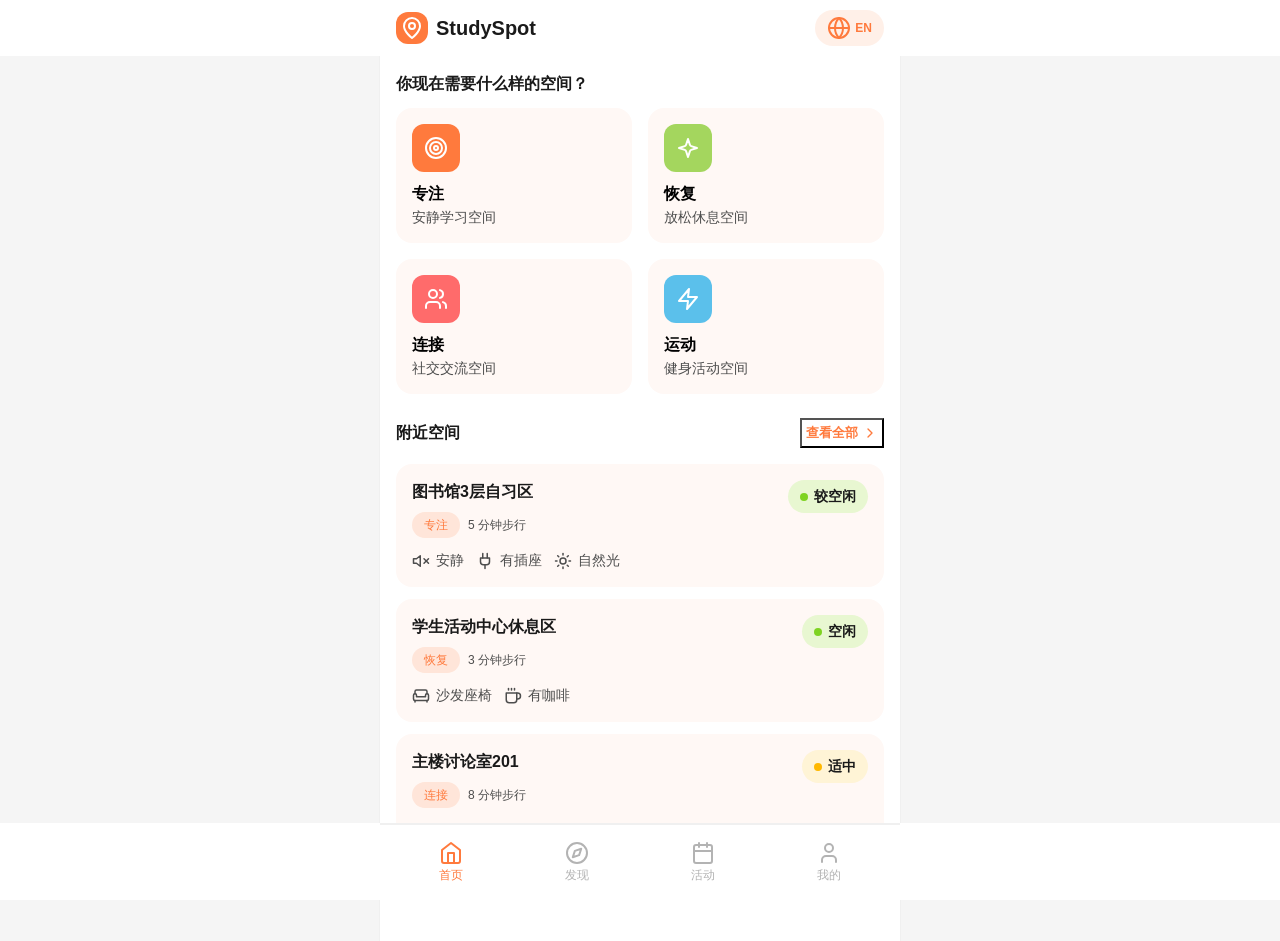
==== index.html @ 78eba954 "Build StudySpot web + mobile PWA (Energetic design) Vanilla JS SPA with hash routing, bilingual i18n" ====
<!DOCTYPE html>
<html lang="zh-CN">
<head>
  <meta charset="UTF-8" />
  <meta name="viewport" content="width=device-width, initial-scale=1.0, viewport-fit=cover" />
  <meta name="theme-color" content="#FF7A3D" />
  <meta name="description" content="StudySpot — 校园空间与学生福祉导航平台 / Campus space & wellbeing navigation" />
  <link rel="manifest" href="manifest.webmanifest" />
  <link rel="icon" type="image/svg+xml" href="icons/app-icon.svg" />
  <link rel="apple-touch-icon" href="icons/app-icon.svg" />
  <meta name="apple-mobile-web-app-capable" content="yes" />
  <meta name="apple-mobile-web-app-status-bar-style" content="default" />
  <title>StudySpot</title>
  <link rel="stylesheet" href="css/styles.css" />
</head>
<body>
  <!-- Top app bar -->
  <div class="app-header-wrap">
    <div class="status-bar"></div>
    <header class="app-header" id="app-header">
      <!-- Header content injected by router -->
    </header>
  </div>

  <!-- Scrollable main content -->
  <main class="app-main" id="app-main"></main>

  <!-- Bottom navigation -->
  <div class="bottom-bar-wrap">
    <nav class="bottom-nav" id="bottom-nav" aria-label="主导航"></nav>
    <div class="status-bar"></div>
  </div>

  <!-- Toast -->
  <div class="toast" id="toast" role="status" aria-live="polite"></div>

  <script src="js/icons.js"></script>
  <script src="js/data.js"></script>
  <script src="js/views.js"></script>
  <script src="js/app.js"></script>
  <script>
    if ('serviceWorker' in navigator) {
      window.addEventListener('load', function () {
        navigator.serviceWorker.register('sw.js').catch(function () {});
      });
    }
  </script>
</body>
</html>
---- css/styles.css ----
/* ==========================================================================
   StudySpot — Energetic design system
   Vibrant flat design · tangerine / lime / coral / sky · zero shadows
   Reference: paraflow/Style Guide/studyspot_energetic.style-guide.md
   ========================================================================== */

/* --- Design tokens ------------------------------------------------------ */
:root {
  /* Primary (bright tangerine) */
  --primary-base: #FF7A3D;
  --primary-lighter: #FF9966;
  --primary-darker: #E6590A;

  /* Backgrounds */
  --bg-page: #FFFFFF;
  --bg-container-primary: #FFF8F5;   /* subtle warm tint for cards */
  --bg-container-secondary: #F5F5F5; /* neutral gray for secondary */
  --bg-container-inset: #FFF0E8;     /* input fields */
  --bg-container-inset-strong: #FFE5D9; /* active input states */

  /* Text */
  --text-primary: #1A1A1A;
  --text-secondary: #4D4D4D;
  --text-tertiary: #808080;
  --text-quaternary: #B3B3B3;
  --text-on-dark: #FFFFFF;

  /* Functional */
  --success: #7ED321;
  --success-light: #E8F7D1;
  --error: #FF4D4D;
  --error-light: #FFE0E0;
  --warning: #FFB800;
  --warning-light: #FFF4D6;
  --function: #4A90E2;
  --function-light: #D6EBFF;

  /* Accents */
  --accent-lime: #A4D65E;
  --accent-coral: #FF6B6B;
  --accent-sky: #5BC0EB;

  /* Borders & dividers */
  --border-default: #E0E0E0;
  --border-divider: #F0F0F0;

  /* Radius */
  --radius-sm: 8px;
  --radius-md: 12px;
  --radius-lg: 16px;
  --radius-full: 999px;

  /* Spacing (4px base) */
  --sp-tight: 8px;
  --sp-compact: 12px;
  --sp-standard: 16px;
  --sp-spacious: 24px;

  /* Layout */
  --header-height: 56px;
  --bottom-nav-height: 68px;
  --font-base: -apple-system, BlinkMacSystemFont, "Segoe UI", Roboto,
    "Helvetica Neue", Arial, "PingFang SC", "Hiragino Sans GB",
    "Microsoft YaHei", sans-serif;
}

/* --- Reset & base ------------------------------------------------------- */
*,
*::before,
*::after { box-sizing: border-box; }

html { -webkit-text-size-adjust: 100%; }

body {
  margin: 0;
  background: var(--bg-page);
  color: var(--text-primary);
  font-family: var(--font-base);
  font-size: 16px;
  line-height: 1.5;
  -webkit-font-smoothing: antialiased;
  overscroll-behavior-y: none;
}

/* App frame: mobile-first, centered column on wide screens */

h1, h2, h3, h4, p { margin: 0; }
a { color: inherit; text-decoration: none; }
button { font-family: inherit; cursor: pointer; }
img { max-width: 100%; display: block; }

:focus-visible {
  outline: 2px solid var(--primary-base);
  outline-offset: 2px;
  border-radius: 4px;
}

/* --- Status bar safe area helpers -------------------------------------- */
.status-bar { height: env(safe-area-inset-top, 0px); }
.status-bar-bottom { height: env(safe-area-inset-bottom, 0px); }

/* --- App bar ------------------------------------------------------------ */
.app-header-wrap {
  position: fixed;
  top: 0;
  left: 0;
  right: 0;
  z-index: 30;
  background: var(--bg-page);
}
.app-header {
  max-width: 520px;
  margin: 0 auto;
  height: var(--header-height);
  display: flex;
  align-items: center;
  justify-content: space-between;
  padding: 0 var(--sp-standard);
  gap: var(--sp-tight);
}
.app-main {
  max-width: 520px;
  margin: 0 auto;
  background: var(--bg-page);
  min-height: 100vh;
  padding-top: calc(env(safe-area-inset-top, 0px) + var(--header-height));
  padding-bottom: calc(env(safe-area-inset-bottom, 0px) + var(--bottom-nav-height));
}

/* --- Bottom navigation -------------------------------------------------- */
.bottom-bar-wrap {
  position: fixed;
  bottom: 0;
  left: 0;
  right: 0;
  z-index: 30;
  background: var(--bg-page);
}
.bottom-nav {
  max-width: 520px;
  margin: 0 auto;
  display: flex;
  justify-content: space-around;
  padding: var(--sp-compact) var(--sp-tight);
  border-top: 2px solid var(--border-divider);
}
.bottom-nav .nav-item {
  flex: 1;
  display: flex;
  flex-direction: column;
  align-items: center;
  gap: 2px;
  background: none;
  border: 0;
  padding: 4px 0;
  color: var(--text-quaternary);
  min-height: 48px;
}
.bottom-nav .nav-item.active { color: var(--primary-base); }
.bottom-nav .nav-item .nav-label {
  font-size: 12px;
  font-weight: 500;
}
.bottom-nav .nav-item .nav-icon { display: flex; align-items: center; justify-content: center; width: 24px; height: 24px; }
.bottom-nav .nav-item .nav-icon svg { width: 24px; height: 24px; }

/* --- Typography helpers ------------------------------------------------- */
.display-title { font-size: 30px; font-weight: 700; line-height: 1.3; }
.page-title { font-size: 24px; font-weight: 700; }
.section-title { font-size: 16px; font-weight: 700; }
.card-title { font-size: 16px; font-weight: 700; }
.body-default { font-size: 16px; font-weight: 400; }
.body-small { font-size: 14px; font-weight: 400; }
.caption { font-size: 12px; font-weight: 500; }

.text-primary { color: var(--text-primary); }
.text-secondary { color: var(--text-secondary); }
.text-tertiary { color: var(--text-tertiary); }
.text-quaternary { color: var(--text-quaternary); }
.text-accent { color: var(--primary-base); }

/* --- Layout helpers ----------------------------------------------------- */
.page { padding: var(--sp-standard) 0; }
.page-pad { padding-left: var(--sp-standard); padding-right: var(--sp-standard); }
.section { margin-bottom: var(--sp-spacious); }
.section-head {
  display: flex;
  align-items: center;
  justify-content: space-between;
  margin-bottom: var(--sp-standard);
}
.stack { display: flex; flex-direction: column; }
.stack-gap { gap: var(--sp-compact); }
.row { display: flex; align-items: center; }
.row-between { display: flex; align-items: center; justify-content: space-between; }
.gap-sm { gap: var(--sp-tight); }
.gap-md { gap: var(--sp-compact); }
.grid-2 { display: grid; grid-template-columns: 1fr 1fr; gap: var(--sp-standard); }
.flex-1 { flex: 1; min-width: 0; }
.hidden { display: none !important; }

/* --- Cards -------------------------------------------------------------- */
.card {
  background: var(--bg-container-primary);
  border-radius: var(--radius-lg);
  padding: var(--sp-standard);
}
.card-tap {
  background: var(--bg-container-primary);
  border-radius: var(--radius-lg);
  padding: var(--sp-standard);
  transition: background-color 0.15s ease;
  display: block;
  width: 100%;
  text-align: left;
  border: 0;
}
.card-tap:hover { background: var(--bg-container-inset); }
.card-tap { cursor: pointer; }

.card-head { display: flex; align-items: flex-start; justify-content: space-between; gap: var(--sp-tight); }

/* --- Buttons ------------------------------------------------------------ */
.btn {
  display: inline-flex;
  align-items: center;
  justify-content: center;
  gap: var(--sp-tight);
  border: 0;
  border-radius: var(--radius-md);
  padding: 14px 24px;
  font-weight: 700;
  font-size: 16px;
  transition: background-color 0.15s ease, color 0.15s ease, border-color 0.15s ease;
  line-height: 1.2;
  text-align: center;
}
.btn svg { width: 18px; height: 18px; flex-shrink: 0; }
.btn:disabled { opacity: 0.5; cursor: not-allowed; }

.btn-primary { background: var(--primary-base); color: var(--text-on-dark); }
.btn-primary:hover { background: var(--primary-darker); }

.btn-outline {
  background: var(--bg-page);
  color: var(--primary-base);
  border: 2px solid var(--primary-base);
}
.btn-outline:hover { background: var(--bg-container-primary); }
.btn-outline.active {
  background: var(--primary-base);
  color: var(--text-on-dark);
  border-color: var(--primary-base);
}

.btn-secondary { background: var(--bg-container-secondary); color: var(--text-primary); }
.btn-secondary:hover { background: var(--border-default); }

.btn-text {
  background: none;
  color: var(--primary-base);
  font-weight: 700;
  padding: 4px;
  display: inline-flex;
  align-items: center;
  gap: 4px;
}
.btn-text:hover { color: var(--primary-darker); }
.btn-text svg { width: 16px; height: 16px; }

.btn-block { width: 100%; }
.btn-sm { padding: 8px 16px; font-size: 14px; }
.btn-lg { padding: 16px 24px; font-size: 17px; }

/* Icon button */
.icon-btn {
  display: inline-flex;
  align-items: center;
  justify-content: center;
  width: 40px;
  height: 40px;
  background: var(--bg-container-primary);
  border-radius: var(--radius-md);
  border: 0;
  color: var(--text-secondary);
  transition: background-color 0.15s ease;
  flex-shrink: 0;
}
.icon-btn:hover { background: var(--bg-container-inset-strong); }
.icon-btn svg { width: 20px; height: 20px; }
.icon-btn.active { color: var(--primary-base); background: var(--bg-container-inset); }

/* Icon tile (decorative colored square) */
.icon-tile {
  display: flex;
  align-items: center;
  justify-content: center;
  border-radius: var(--radius-md);
  color: var(--text-on-dark);
  width: 48px;
  height: 48px;
  flex-shrink: 0;
}
.icon-tile svg { width: 24px; height: 24px; }
.icon-tile.sm { width: 40px; height: 40px; }
.icon-tile.sm svg { width: 20px; height: 20px; }

/* --- Tags & badges ------------------------------------------------------ */
.tag {
  display: inline-flex;
  align-items: center;
  gap: 4px;
  padding: 4px 12px;
  border-radius: var(--radius-full);
  font-size: 12px;
  font-weight: 500;
  white-space: nowrap;
}
.tag-lg { padding: 6px 12px; font-size: 14px; font-weight: 700; }

.tag svg { width: 14px; height: 14px; }
.tag-warm { background: var(--bg-container-inset-strong); color: var(--primary-base); }
.tag-lime { background: var(--success-light); color: var(--success); }
.tag-coral { background: var(--error-light); color: var(--accent-coral); }
.tag-sky { background: var(--function-light); color: var(--function); }
.tag-neutral { background: var(--bg-container-secondary); color: var(--text-secondary); }
.tag-warning { background: var(--warning-light); color: #8A6100; }

.status-dot { width: 8px; height: 8px; border-radius: 50%; flex-shrink: 0; }
.dot-free { background: var(--success); }
.dot-light { background: var(--success); }
.dot-moderate { background: var(--warning); }
.dot-busy { background: var(--primary-base); }
.dot-full { background: var(--error); }
.dot-closed { background: var(--text-quaternary); }

/* --- Filter tag (radio peer) ------------------------------------------- */
.filter-scroll {
  display: flex;
  gap: var(--sp-tight);
  overflow-x: auto;
  padding-bottom: 4px;
  scrollbar-width: none;
}
.filter-scroll::-webkit-scrollbar { display: none; }
.filter-radio { position: relative; }
.filter-radio input { position: absolute; opacity: 0; pointer-events: none; }
.filter-radio .filter-label {
  display: inline-block;
  padding: 8px 16px;
  border-radius: var(--radius-md);
  background: var(--bg-container-secondary);
  color: var(--text-secondary);
  font-size: 14px;
  font-weight: 700;
  white-space: nowrap;
  transition: background-color 0.15s ease, color 0.15s ease;
}
.filter-radio input:checked + .filter-label { background: var(--primary-base); color: var(--text-on-dark); }
.filter-radio input:checked + .filter-label:hover { background: var(--primary-darker); }
.filter-radio .filter-label:hover { background: var(--border-default); }

/* --- Lists -------------------------------------------------------------- */
.list-item {
  display: flex;
  align-items: center;
  justify-content: space-between;
  gap: var(--sp-compact);
  width: 100%;
  background: none;
  border: 0;
  padding: var(--sp-standard);
  border-radius: var(--radius-md);
  transition: background-color 0.15s ease;
  color: var(--text-primary);
  text-align: left;
}
.list-item:hover { background: var(--bg-container-primary); }
.list-item .li-left { display: flex; align-items: center; gap: var(--sp-compact); flex: 1; min-width: 0; }
.list-item .li-right { display: flex; align-items: center; gap: var(--sp-tight); color: var(--text-quaternary); }
.list-item .li-right .li-value { font-size: 14px; font-weight: 700; color: var(--text-tertiary); }
.list-item svg { flex-shrink: 0; }

/* --- Inputs ------------------------------------------------------------- */
.field { margin-bottom: var(--sp-standard); }
.field-label { display: block; font-size: 14px; font-weight: 700; margin-bottom: var(--sp-tight); color: var(--text-primary); }
.input, .textarea, .select {
  width: 100%;
  background: var(--bg-container-inset);
  border: 2px solid transparent;
  border-radius: var(--radius-md);
  padding: 14px 16px;
  font-size: 16px;
  font-family: inherit;
  color: var(--text-primary);
  transition: border-color 0.15s ease, background-color 0.15s ease;
  line-height: 1.5;
}
.input::placeholder, .textarea::placeholder { color: var(--text-quaternary); }
.input:focus, .textarea:focus, .select:focus {
  outline: none;
  border-color: var(--primary-base);
  background: var(--bg-container-inset-strong);
}
.input-error { border-color: var(--error); }

/* Checkbox / radio (peer based) */
.check-item { display: flex; align-items: center; gap: var(--sp-compact); cursor: pointer; padding: 6px 0; }
.check-item input { position: absolute; opacity: 0; pointer-events: none; }
.check-box {
  width: 24px;
  height: 24px;
  background: var(--bg-container-inset);
  border-radius: 8px;
  display: flex;
  align-items: center;
  justify-content: center;
  color: transparent;
  flex-shrink: 0;
  transition: background-color 0.15s ease;
}
.check-item input:checked + .check-box { background: var(--primary-base); color: var(--text-on-dark); }
.check-item .check-label { font-size: 16px; color: var(--text-primary); }

/* Toggle switch */
.toggle { position: relative; display: inline-flex; flex-shrink: 0; }
.toggle input { position: absolute; opacity: 0; pointer-events: none; }
.toggle .track {
  width: 52px;
  height: 32px;
  background: var(--border-default);
  border-radius: var(--radius-full);
  transition: background-color 0.2s ease;
  position: relative;
}
.toggle .thumb {
  position: absolute;
  top: 2px;
  left: 2px;
  width: 28px;
  height: 28px;
  background: #fff;
  border-radius: 50%;
  transition: transform 0.2s ease;
}
.toggle input:checked + .track { background: var(--primary-base); }
.toggle input:checked + .track .thumb { transform: translateX(20px); }

/* Segmented control */
.segment {
  display: flex;
  background: var(--bg-container-secondary);
  border-radius: var(--radius-md);
  padding: 4px;
  gap: 4px;
}
.segment button {
  flex: 1;
  border: 0;
  background: transparent;
  padding: 8px 12px;
  border-radius: var(--radius-sm);
  font-size: 14px;
  font-weight: 700;
  color: var(--text-tertiary);
  transition: background-color 0.15s ease, color 0.15s ease;
}
.segment button.active { background: var(--bg-page); color: var(--primary-base); }

/* --- Space / activity cards -------------------------------------------- */
.space-card .status-badge {
  display: inline-flex;
  align-items: center;
  gap: 6px;
  padding: 6px 12px;
  border-radius: var(--radius-full);
  font-size: 14px;
  font-weight: 700;
}
.space-card .status-badge.bg-success-light { background: var(--success-light); }
.space-card .status-badge.bg-warning-light { background: var(--warning-light); }
.space-card .status-badge.bg-error-light { background: var(--error-light); }
.space-card .status-badge.bg-neutral { background: var(--bg-container-secondary); }

.feature-item {
  display: inline-flex;
  align-items: center;
  gap: 6px;
  font-size: 14px;
  color: var(--text-secondary);
}
.feature-item svg { width: 18px; height: 18px; }

/* Crowding meter */
.crowd-meter { display: flex; align-items: center; gap: 10px; }
.meter-bars { display: flex; gap: 3px; }
.meter-bars .bar { width: 8px; border-radius: 2px; background: var(--bg-container-secondary); }
.meter-bars .bar.filled { background: var(--primary-base); }

/* --- Need-type cards (home) --------------------------------------------- */
.need-card {
  background: var(--bg-container-primary);
  border-radius: var(--radius-lg);
  padding: var(--sp-standard);
  display: flex;
  flex-direction: column;
  gap: var(--sp-compact);
  border: 0;
  width: 100%;
  text-align: left;
  transition: background-color 0.15s ease;
}
.need-card:hover { background: var(--bg-container-inset); }
.need-card .need-icon {
  width: 48px;
  height: 48px;
  border-radius: var(--radius-md);
  display: flex;
  align-items: center;
  justify-content: center;
  color: #fff;
}
.need-card .need-icon svg { width: 24px; height: 24px; }

/* --- Hero / welcome ----------------------------------------------------- */
.hero {
  background: var(--primary-base);
  border-radius: var(--radius-lg);
  padding: var(--sp-spacious);
  color: var(--text-on-dark);
  position: relative;
  overflow: hidden;
}
.hero h2 { font-size: 24px; font-weight: 700; line-height: 1.3; }
.hero p { margin-top: 6px; opacity: 0.9; font-size: 14px; }

/* --- Activity cards ----------------------------------------------------- */
.activity-card .activity-img {
  height: 120px;
  border-radius: var(--radius-md);
  display: flex;
  align-items: center;
  justify-content: center;
  color: #fff;
  margin-bottom: var(--sp-compact);
}
.activity-card .activity-img svg { width: 32px; height: 32px; }

/* --- Detail hero -------------------------------------------------------- */
.detail-hero {
  height: 168px;
  border-radius: var(--radius-lg);
  display: flex;
  align-items: flex-end;
  padding: var(--sp-standard);
  color: var(--text-on-dark);
  margin-bottom: var(--sp-standard);
  position: relative;
}
.detail-hero .detail-hero-badge {
  display: inline-flex;
  align-items: center;
  gap: 6px;
  background: rgba(255, 255, 255, 0.9);
  color: var(--text-primary);
  padding: 6px 12px;
  border-radius: var(--radius-full);
  font-size: 14px;
  font-weight: 700;
}

/* --- Check-in ----------------------------------------------------------- */
.checkin-qr {
  width: 180px;
  height: 180px;
  margin: 0 auto;
  display: flex;
  align-items: center;
  justify-content: center;
}

/* --- Support resource --------------------------------------------------- */
.support-item { display: flex; align-items: flex-start; gap: var(--sp-compact); }
.support-item .support-icon {
  width: 44px;
  height: 44px;
  border-radius: var(--radius-md);
  display: flex;
  align-items: center;
  justify-content: center;
  flex-shrink: 0;
}
.support-item .support-icon svg { width: 22px; height: 22px; }

/* --- Settings ----------------------------------------------------------- */
.settings-group { margin-bottom: var(--sp-spacious); }
.settings-group-title {
  font-size: 12px;
  font-weight: 700;
  color: var(--text-tertiary);
  text-transform: uppercase;
  letter-spacing: 0.04em;
  margin: 0 var(--sp-standard) var(--sp-tight);
}
.settings-group .settings-list {
  background: var(--bg-container-primary);
  border-radius: var(--radius-lg);
  overflow: hidden;
}
.settings-group .settings-list .list-item + .list-item { border-top: 1px solid var(--border-divider); }

/* --- Profile header ----------------------------------------------------- */
.profile-head { display: flex; align-items: center; gap: var(--sp-standard); padding: var(--sp-spacious) var(--sp-standard) var(--sp-standard); }
.avatar {
  width: 64px;
  height: 64px;
  border-radius: var(--radius-full);
  background: var(--primary-base);
  color: #fff;
  display: flex;
  align-items: center;
  justify-content: center;
  font-size: 24px;
  font-weight: 700;
  flex-shrink: 0;
}

/* --- Quick stats -------------------------------------------------------- */
.stat-grid { display: grid; grid-template-columns: repeat(3, 1fr); gap: var(--sp-compact); }
.stat-card {
  background: var(--bg-container-primary);
  border-radius: var(--radius-md);
  padding: var(--sp-compact);
  text-align: center;
}
.stat-card .stat-num { font-size: 20px; font-weight: 700; }
.stat-card .stat-label { font-size: 12px; color: var(--text-tertiary); }

/* --- Alert banner ------------------------------------------------------- */
.alert {
  display: flex;
  align-items: flex-start;
  gap: var(--sp-compact);
  border-radius: var(--radius-md);
  padding: var(--sp-standard);
  font-size: 14px;
}
.alert svg { width: 20px; height: 20px; flex-shrink: 0; margin-top: 1px; }
.alert-info { background: var(--function-light); color: var(--function); }
.alert-warning { background: var(--warning-light); color: #8A6100; }
.alert-error { background: var(--error-light); color: var(--error); }

/* --- Modal / sheet ------------------------------------------------------ */
.sheet-overlay {
  position: fixed;
  inset: 0;
  background: rgba(26, 26, 26, 0.4);
  z-index: 50;
  display: flex;
  align-items: flex-end;
  justify-content: center;
}
.sheet {
  background: var(--bg-page);
  border-radius: var(--radius-lg) var(--radius-lg) 0 0;
  max-width: 520px;
  width: 100%;
  padding: var(--sp-spacious);
  padding-bottom: calc(var(--sp-spacious) + env(safe-area-inset-bottom, 0px));
}
.sheet-handle { width: 40px; height: 4px; background: var(--border-default); border-radius: var(--radius-full); margin: 0 auto var(--sp-standard); }

/* --- Toast -------------------------------------------------------------- */
.toast {
  position: fixed;
  left: 50%;
  bottom: calc(env(safe-area-inset-bottom, 0px) + var(--bottom-nav-height) + 24px);
  transform: translateX(-50%) translateY(8px);
  background: var(--text-primary);
  color: #fff;
  padding: 12px 20px;
  border-radius: var(--radius-full);
  font-size: 14px;
  font-weight: 500;
  opacity: 0;
  pointer-events: none;
  transition: opacity 0.25s ease, transform 0.25s ease;
  z-index: 60;
  max-width: 90%;
  text-align: center;
}
.toast.show { opacity: 1; transform: translateX(-50%) translateY(0); }

/* --- Empty state -------------------------------------------------------- */
.empty-state {
  text-align: center;
  padding: var(--sp-spacious) var(--sp-standard);
  color: var(--text-tertiary);
}
.empty-state svg { width: 56px; height: 56px; color: var(--text-quaternary); margin: 0 auto var(--sp-standard); }

/* --- Search bar --------------------------------------------------------- */
.search-bar {
  display: flex;
  align-items: center;
  gap: var(--sp-compact);
  background: var(--bg-container-inset);
  border-radius: var(--radius-md);
  padding: 12px 16px;
  color: var(--text-quaternary);
  border: 2px solid transparent;
  transition: border-color 0.15s ease, background-color 0.15s ease;
}
.search-bar:focus-within { border-color: var(--primary-base); background: var(--bg-container-inset-strong); }
.search-bar svg { width: 20px; height: 20px; flex-shrink: 0; }
.search-bar input {
  flex: 1;
  border: 0;
  background: transparent;
  font-size: 16px;
  font-family: inherit;
  color: var(--text-primary);
  outline: none;
  min-width: 0;
}
.search-bar input::placeholder { color: var(--text-quaternary); }

/* --- Progress bar -------------------------------------------------------- */
.progress { height: 8px; background: var(--bg-container-secondary); border-radius: var(--radius-full); overflow: hidden; }
.progress-fill { height: 100%; background: var(--primary-base); border-radius: var(--radius-full); transition: width 0.3s ease; }

/* --- Spacing utilities --------------------------------------------------- */
.mt-1 { margin-top: 4px; }
.mt-2 { margin-top: 8px; }
.mt-3 { margin-top: 12px; }
.mt-4 { margin-top: 16px; }
.mb-1 { margin-bottom: 4px; }
.mb-2 { margin-bottom: 8px; }
.mb-3 { margin-bottom: 12px; }
.mb-4 { margin-bottom: 16px; }

/* --- Divider ------------------------------------------------------------ */
.divider { height: 2px; background: var(--border-divider); border: 0; margin: var(--sp-standard) 0; }

/* --- FAB ---------------------------------------------------------------- */
.fab {
  position: fixed;
  right: max(16px, calc((100vw - 520px) / 2 + 16px));
  bottom: calc(env(safe-area-inset-bottom, 0px) + var(--bottom-nav-height) + 16px);
  width: 56px;
  height: 56px;
  border-radius: var(--radius-full);
  background: var(--primary-base);
  color: #fff;
  border: 0;
  display: flex;
  align-items: center;
  justify-content: center;
  box-shadow: 0 4px 12px rgba(230, 89, 10, 0.3);
  z-index: 40;
  transition: background-color 0.15s ease, transform 0.15s ease;
}
.fab:hover { background: var(--primary-darker); transform: scale(1.04); }
.fab svg { width: 24px; height: 24px; }

/* --- Language pill ------------------------------------------------------ */
.lang-pill {
  display: inline-flex;
  align-items: center;
  gap: 4px;
  background: var(--bg-container-inset);
  border-radius: var(--radius-full);
  padding: 6px 12px;
  font-size: 12px;
  font-weight: 700;
  color: var(--primary-base);
  border: 0;
  transition: background-color 0.15s ease;
}
.lang-pill:hover { background: var(--bg-container-inset-strong); }

/* --- Desktop niceties --------------------------------------------------- */
@media (min-width: 640px) {
  body { background: var(--bg-container-secondary); }
  .app-main { box-shadow: 0 0 0 1px var(--border-divider); }
  .fab { right: calc((100vw - 520px) / 2 + 16px); }
}

/* --- Reduced motion ----------------------------------------------------- */
@media (prefers-reduced-motion: reduce) {
  * { transition-duration: 0.01ms !important; animation-duration: 0.01ms !important; }
}
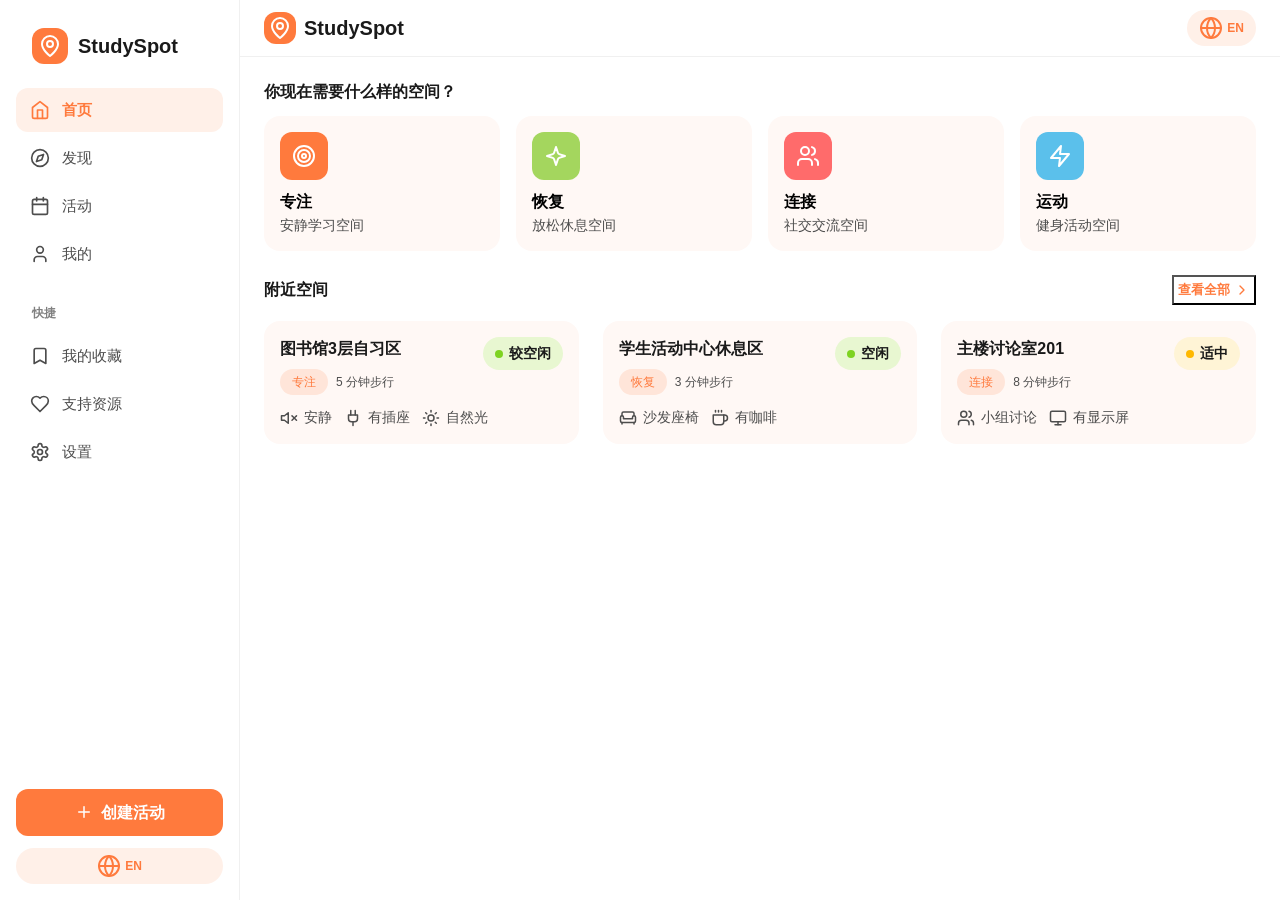
==== commit e705a7f5: "Add true desktop web layout with dual mobile/desktop experience Desktop (>=1024px) now gets a fixed " ====
--- a/index.html
+++ b/index.html
@@ -14,6 +14,11 @@
   <link rel="stylesheet" href="css/styles.css" />
 </head>
 <body>
+  <!-- Desktop sidebar (hidden on mobile) -->
+  <div class="sidebar-wrap">
+    <aside class="sidebar" id="sidebar" aria-label="主导航 / Sidebar navigation"></aside>
+  </div>
+
   <!-- Top app bar -->
   <div class="app-header-wrap">
     <div class="status-bar"></div>
--- a/css/styles.css
+++ b/css/styles.css
@@ -118,6 +118,9 @@
   padding: 0 var(--sp-standard);
   gap: var(--sp-tight);
 }
+.app-header .h-left { display: flex; align-items: center; gap: var(--sp-tight); min-width: 0; }
+.app-header .h-right { display: flex; align-items: center; gap: var(--sp-tight); }
+.app-header .h-right .lang-pill { flex-shrink: 0; }
 .app-main {
   max-width: 520px;
   margin: 0 auto;
@@ -164,6 +167,44 @@
 .bottom-nav .nav-item .nav-icon { display: flex; align-items: center; justify-content: center; width: 24px; height: 24px; }
 .bottom-nav .nav-item .nav-icon svg { width: 24px; height: 24px; }
 
+/* --- Desktop sidebar (hidden on mobile, shown via media query) ------------ */
+.sidebar-wrap { display: none; }
+.sidebar {
+  display: flex;
+  flex-direction: column;
+  height: 100%;
+  padding: var(--sp-spacious) var(--sp-standard) var(--sp-standard);
+}
+.sidebar-brand { display: flex; align-items: center; gap: 10px; padding: 4px var(--sp-standard) var(--sp-spacious); }
+.sidebar-brand .brand-name { font-size: 20px; font-weight: 700; }
+.sidebar-nav { display: flex; flex-direction: column; gap: 4px; }
+.side-item {
+  display: flex;
+  align-items: center;
+  gap: 12px;
+  padding: 12px 14px;
+  border-radius: var(--radius-md);
+  background: none;
+  border: 0;
+  font-size: 15px;
+  font-weight: 500;
+  color: var(--text-secondary);
+  text-align: left;
+  transition: background-color 0.15s ease, color 0.15s ease;
+}
+.side-item .side-icon { display: flex; align-items: center; justify-content: center; width: 20px; height: 20px; }
+.side-item .side-icon svg { width: 20px; height: 20px; }
+.side-item:hover { background: var(--bg-container-primary); color: var(--text-primary); }
+.side-item.active { background: var(--bg-container-inset); color: var(--primary-base); font-weight: 700; }
+.sidebar-section-label {
+  font-size: 12px;
+  font-weight: 700;
+  color: var(--text-tertiary);
+  padding: var(--sp-spacious) var(--sp-standard) var(--sp-tight);
+}
+.sidebar-footer { margin-top: auto; padding-top: var(--sp-spacious); display: flex; flex-direction: column; gap: var(--sp-compact); }
+.sidebar-footer .lang-pill { justify-content: center; }
+
 /* --- Typography helpers ------------------------------------------------- */
 .display-title { font-size: 30px; font-weight: 700; line-height: 1.3; }
 .page-title { font-size: 24px; font-weight: 700; }
@@ -196,6 +237,7 @@
 .gap-sm { gap: var(--sp-tight); }
 .gap-md { gap: var(--sp-compact); }
 .grid-2 { display: grid; grid-template-columns: 1fr 1fr; gap: var(--sp-standard); }
+.card-grid { display: grid; grid-template-columns: 1fr; gap: var(--sp-standard); }
 .flex-1 { flex: 1; min-width: 0; }
 .hidden { display: none !important; }
 
@@ -779,13 +821,75 @@
 }
 .lang-pill:hover { background: var(--bg-container-inset-strong); }
 
-/* --- Desktop niceties --------------------------------------------------- */
+/* --- Tablet niceties ---------------------------------------------------- */
 @media (min-width: 640px) {
   body { background: var(--bg-container-secondary); }
   .app-main { box-shadow: 0 0 0 1px var(--border-divider); }
   .fab { right: calc((100vw - 520px) / 2 + 16px); }
 }
 
+/* --- Desktop layout (≥1024px): sidebar + wide multi-column content ------- */
+@media (min-width: 1024px) {
+  /* Fixed left sidebar */
+  .sidebar-wrap {
+    display: block;
+    position: fixed;
+    top: 0;
+    bottom: 0;
+    left: 0;
+    width: 240px;
+    background: var(--bg-page);
+    border-right: 1px solid var(--border-divider);
+    z-index: 35;
+    overflow-y: auto;
+  }
+
+  /* Header spans the area right of the sidebar */
+  .app-header-wrap {
+    left: 240px;
+    border-bottom: 1px solid var(--border-divider);
+  }
+  .app-header { max-width: 1240px; padding: 0 var(--sp-spacious); }
+  .app-header .icon-btn[data-nav="back"] { display: none; }
+
+  /* Hide mobile bottom nav; scroll in body */
+  .bottom-bar-wrap { display: none; }
+
+  /* Main content: wide by default, narrower on detail/form pages */
+  .app-main {
+    max-width: 1240px;
+    margin-left: 240px;
+    margin-right: auto;
+    background: var(--bg-page);
+    box-shadow: none;
+    padding: calc(env(safe-area-inset-top, 0px) + var(--header-height)) var(--sp-spacious) var(--sp-spacious);
+  }
+  .app-main.main-narrow {
+    max-width: 760px;
+    margin-left: calc(240px + max(0px, calc((100vw - 1000px) / 2)));
+    margin-right: auto;
+  }
+  .app-main .page-pad { padding-left: 0; padding-right: 0; }
+  .app-main .page { padding-top: var(--sp-spacious); }
+  .app-main .profile-head { padding-left: 0; padding-right: 0; }
+
+  /* Multi-column card grids */
+  .card-grid { grid-template-columns: repeat(2, 1fr); gap: var(--sp-standard) var(--sp-spacious); }
+  .card-grid.cols-3 { grid-template-columns: repeat(3, 1fr); }
+  .needs-grid { grid-template-columns: repeat(4, 1fr); }
+  .support-grid { grid-template-columns: repeat(2, 1fr); }
+
+  /* Detail pages breathe on desktop */
+  .detail-hero { height: 220px; }
+
+  /* Toast sits in the content corner */
+  .toast { left: auto; right: 24px; bottom: 24px; transform: none; }
+  .toast.show { transform: none; }
+
+  /* FAB anchors to the right edge of the content column */
+  .fab { right: max(24px, calc(100vw - 1480px + 24px)); bottom: 24px; }
+}
+
 /* --- Reduced motion ----------------------------------------------------- */
 @media (prefers-reduced-motion: reduce) {
   * { transition-duration: 0.01ms !important; animation-duration: 0.01ms !important; }
